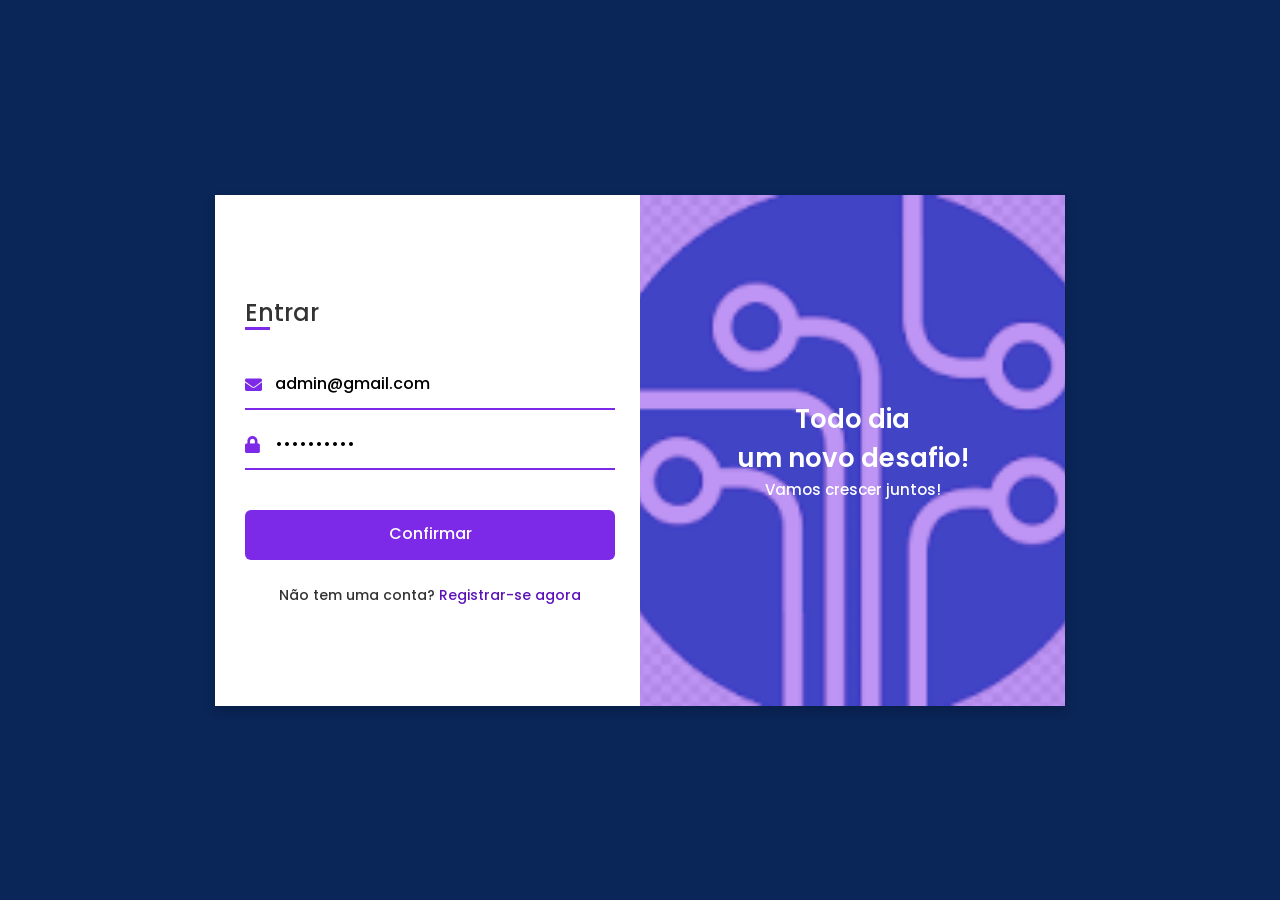
==== login.html @ 7b158953 "ok" ====
<!DOCTYPE html>
<html lang="en" dir="ltr">

<head>
    <meta charset="UTF-8">
    <title>B2 System</title>
    <link rel="stylesheet" href="css/login.css">
    <!-- Fontawesome CDN Link -->
    <link rel="stylesheet" href="https://cdnjs.cloudflare.com/ajax/libs/font-awesome/5.15.3/css/all.min.css">
    <meta name="viewport" content="width=device-width, initial-scale=1.0">

    <!-- Icone -->
    <link rel="icon" type="image/png" sizes="16x16" href="images/favicon.png">
    <meta name="msapplication-TileColor" content="#ffffff">
    <meta name="theme-color" content="#ffffff">
</head>

<body onload="onloadLogin()">
    <div class="container">
        <input type="checkbox" id="flip">
        <div class="cover">
            <div class="front">
                <img src="images/logo.png" alt="">
                <div class="text">
                    <span class="text-1">Todo dia <br> um novo desafio!</span>
                    <span class="text-2">Vamos crescer juntos!</span>
                </div>
            </div>
        </div>
        <div class="forms">
            <div class="form-content">
                <div class="login-form">
                    <div class="title">Entrar</div>
                    <!-- <form action="" method="post"> -->
                    <div class="input-boxes">
                        <div class="input-box">
                            <i class="fas fa-envelope"></i>
                            <input type="text" placeholder="Entre com seu email" name="login-email" id="login-email"
                                value="admin@gmail.com" required>
                        </div>
                        <div class="input-box">
                            <i class="fas fa-lock"></i>
                            <input type="password" placeholder="Entre com sua senha" name="login-senha" id="login-senha"
                                value="Senac.2024" required>
                        </div>
                        <!-- <div class="text"><a href="esqueceusenha.html">Esqueceu a senha?</a></div> -->
                        <div class="button input-box">
                            <input type="submit" value="Confirmar" onclick="login()">
                        </div>
                        <div class="text sign-up-text">Não tem uma conta? <label for="flip">Registrar-se agora</label>
                        </div>
                    </div>
                    <!-- </form> -->
                </div>
                <div class="signup-form">
                    <div class="title">Registro</div>
                    <div class="input-boxes">
                        <div class="input-box">
                            <i class="fas fa-user"></i>
                            <input type="text" placeholder="Entre com seu nome" name="cadastro-nome" id="cadastro-nome"
                                required>
                        </div>
                        <div class="input-box">
                            <i class="fas fa-envelope"></i>
                            <input type="text" placeholder="Entre com seu email" name="cadastro-email"
                                id="cadastro-email" required>
                        </div>
                        <div class="input-box">
                            <i class="fas fa-lock"></i>
                            <input type="password" placeholder="Entre com sua senha" name="cadastro-senha"
                                id="cadastro-senha" required>
                        </div>
                        <div class="input-box">
                            <i class="fas fa-lock"></i>
                            <input type="password" placeholder="Confirme a sua senha" name="cadastro-senha"
                                id="cadastro-senha" required>
                        </div>
                        <div class="button input-box">
                            <input type="submit" value="Confirmar" onclick="gravaRegistroLogin()">
                        </div>
                        <div class="text sign-up-text">Já tem uma conta?<label for="flip">Login</label></div>
                    </div>
                </div>
            </div>
        </div>
    </div>
</body>
<script src="js/api.js" defer></script>
<script src="js/login.js" defer></script>

</html>
---- css/login.css ----
/* Google Font Link */

@import url("https://fonts.googleapis.com/css2?family=Poppins:wght@200;300;400;500;600;700&display=swap");
* {
    margin: 0;
    padding: 0;
    box-sizing: border-box;
    font-family: "Poppins", sans-serif;
}

body {
    min-height: 100vh;
    display: flex;
    align-items: center;
    justify-content: center;
    /* background: #7d2ae8; */
    background: #0a2558;
    padding: 30px;
}

.container {
    position: relative;
    max-width: 850px;
    width: 100%;
    background: #fff;
    padding: 40px 30px;
    box-shadow: 0 5px 10px rgba(0, 0, 0, 0.2);
    perspective: 2700px;
}

.container .cover {
    position: absolute;
    top: 0;
    left: 50%;
    height: 100%;
    width: 50%;
    z-index: 98;
    transition: all 1s ease;
    transform-origin: left;
    transform-style: preserve-3d;
}

.container #flip:checked ~ .cover {
    transform: rotateY(-180deg);
}

.container .cover .front,
.container .cover .back {
    position: absolute;
    top: 0;
    left: 0;
    height: 100%;
    width: 100%;
}

.cover .back {
    transform: rotateY(180deg);
    backface-visibility: hidden;
}

.container .cover::before,
.container .cover::after {
    content: "";
    position: absolute;
    height: 100%;
    width: 100%;
    background: #7d2ae8;
    opacity: 0.5;
    z-index: 12;
}

.container .cover::after {
    opacity: 0.3;
    transform: rotateY(180deg);
    backface-visibility: hidden;
}

.container .cover img {
    position: absolute;
    height: 100%;
    width: 100%;
    object-fit: cover;
    z-index: 10;
}

.container .cover .text {
    position: absolute;
    z-index: 130;
    height: 100%;
    width: 100%;
    display: flex;
    flex-direction: column;
    align-items: center;
    justify-content: center;
}

.cover .text .text-1,
.cover .text .text-2 {
    font-size: 26px;
    font-weight: 600;
    color: #fff;
    text-align: center;
}

.cover .text .text-2 {
    font-size: 15px;
    font-weight: 500;
}

.container .forms {
    height: 100%;
    width: 100%;
    background: #fff;
}

.container .form-content {
    display: flex;
    align-items: center;
    justify-content: space-between;
}

.form-content .login-form,
.form-content .signup-form {
    width: calc(100% / 2 - 25px);
}

.forms .form-content .title {
    position: relative;
    font-size: 24px;
    font-weight: 500;
    color: #333;
}

.forms .form-content .title:before {
    content: "";
    position: absolute;
    left: 0;
    bottom: 0;
    height: 3px;
    width: 25px;
    background: #7d2ae8;
}

.forms .signup-form .title:before {
    width: 20px;
}

.forms .form-content .input-boxes {
    margin-top: 30px;
}

.forms .form-content .input-box {
    display: flex;
    align-items: center;
    height: 50px;
    width: 100%;
    margin: 10px 0;
    position: relative;
}

.form-content .input-box input {
    height: 100%;
    width: 100%;
    outline: none;
    border: none;
    padding: 0 30px;
    font-size: 16px;
    font-weight: 500;
    border-bottom: 2px solid rgba(0, 0, 0, 0.2);
    transition: all 0.3s ease;
}

.form-content .input-box input:focus,
.form-content .input-box input:valid {
    border-color: #7d2ae8;
}

.form-content .input-box i {
    position: absolute;
    color: #7d2ae8;
    font-size: 17px;
}

.forms .form-content .text {
    font-size: 14px;
    font-weight: 500;
    color: #333;
}

.forms .form-content .text a {
    text-decoration: none;
}

.forms .form-content .text a:hover {
    text-decoration: underline;
}

.forms .form-content .button {
    color: #fff;
    margin-top: 40px;
}

.forms .form-content .button input {
    color: #fff;
    background: #7d2ae8;
    border-radius: 6px;
    padding: 0;
    cursor: pointer;
    transition: all 0.4s ease;
}

.forms .form-content .button input:hover {
    background: #5b13b9;
}

.forms .form-content label {
    color: #5b13b9;
    cursor: pointer;
}

.forms .form-content label:hover {
    text-decoration: underline;
}

.forms .form-content .login-text,
.forms .form-content .sign-up-text {
    text-align: center;
    margin-top: 25px;
}

.container #flip {
    display: none;
}

@media (max-width: 730px) {
    .container .cover {
        display: none;
    }
    .form-content .login-form,
    .form-content .signup-form {
        width: 100%;
    }
    .form-content .signup-form {
        display: none;
    }
    .container #flip:checked ~ .forms .signup-form {
        display: block;
    }
    .container #flip:checked ~ .forms .login-form {
        display: none;
    }
}
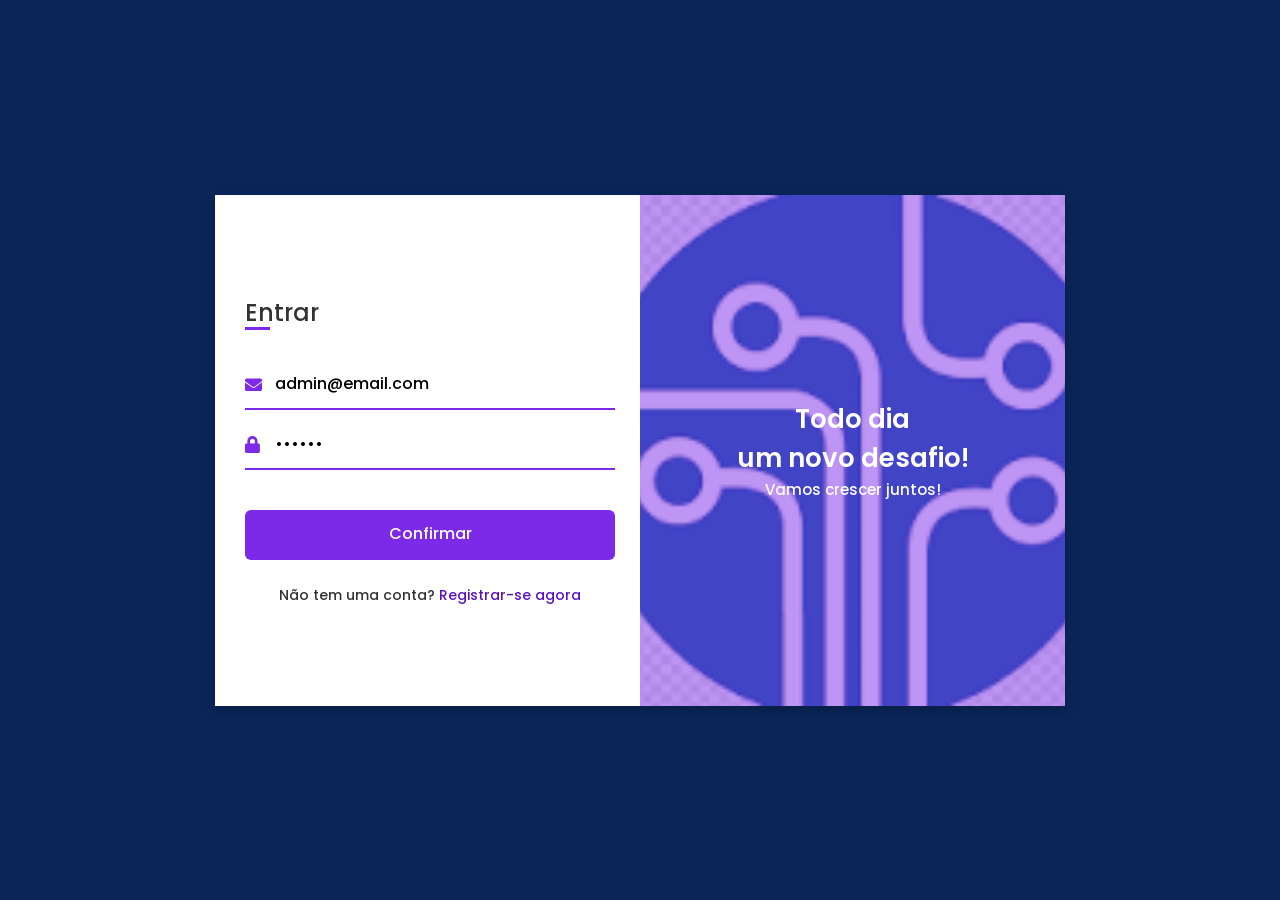
==== commit bfac4951: "ok" ====
--- a/login.html
+++ b/login.html
@@ -36,12 +36,12 @@
                         <div class="input-box">
                             <i class="fas fa-envelope"></i>
                             <input type="text" placeholder="Entre com seu email" name="login-email" id="login-email"
-                                value="admin@gmail.com" required>
+                                value="admin@email.com" required>
                         </div>
                         <div class="input-box">
                             <i class="fas fa-lock"></i>
                             <input type="password" placeholder="Entre com sua senha" name="login-senha" id="login-senha"
-                                value="Senac.2024" required>
+                                value="123456" required>
                         </div>
                         <!-- <div class="text"><a href="esqueceusenha.html">Esqueceu a senha?</a></div> -->
                         <div class="button input-box">
